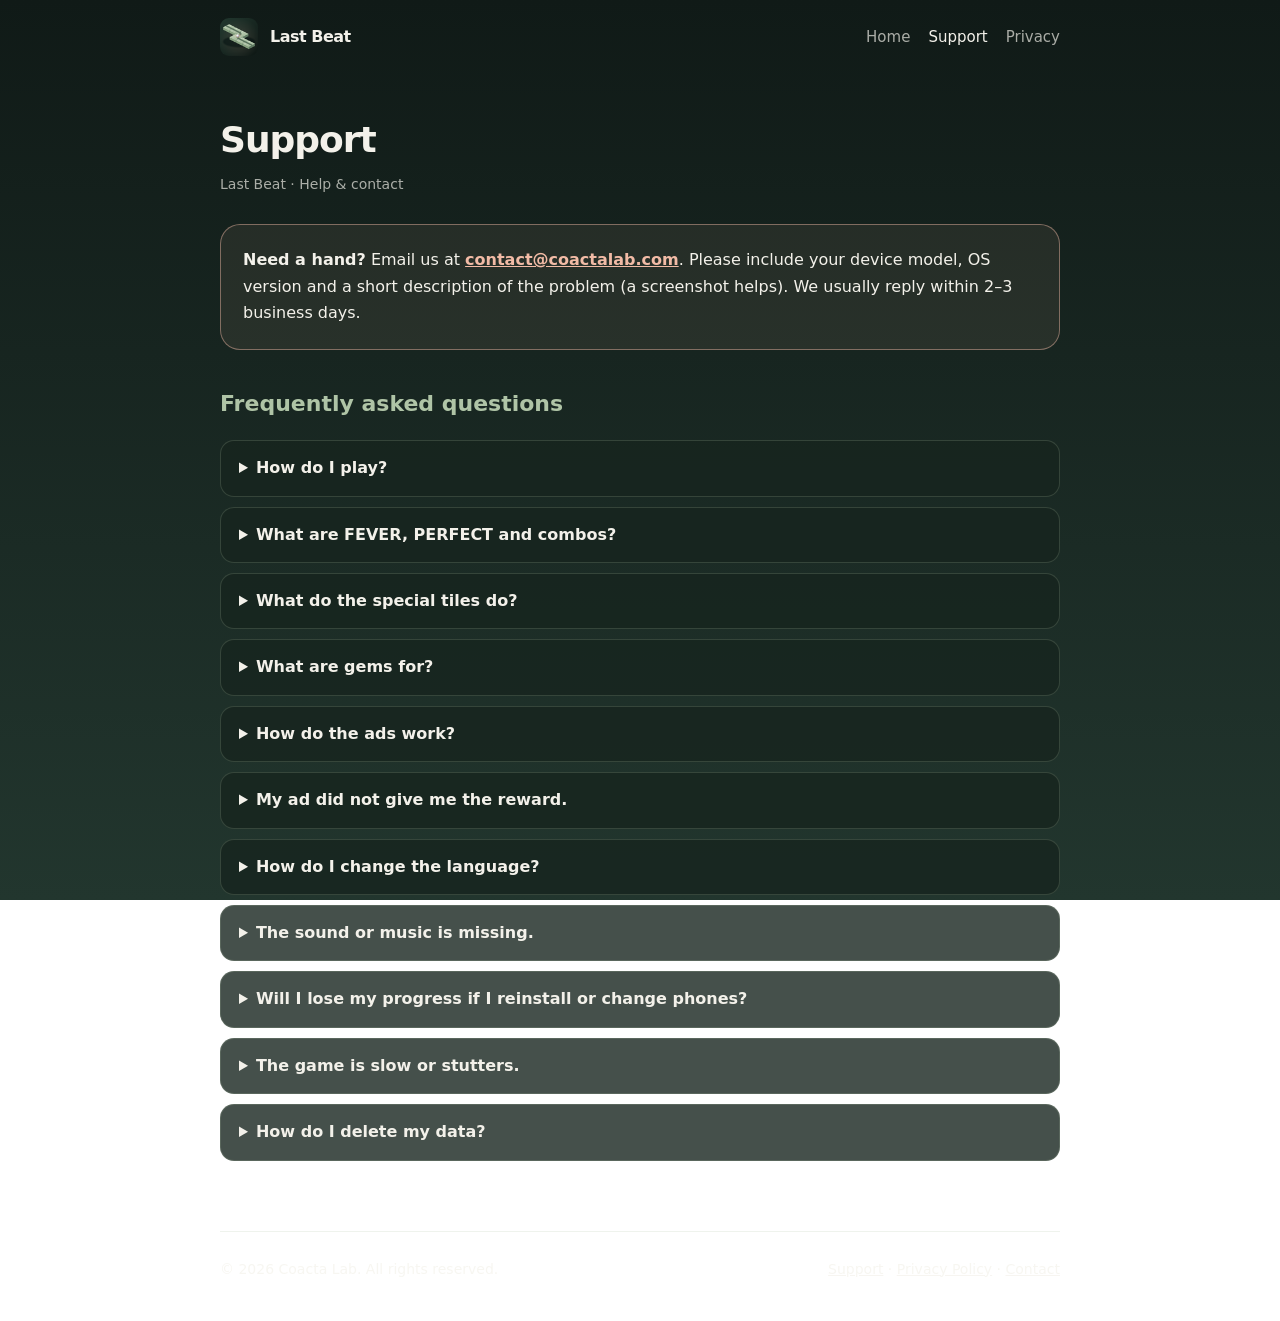
==== support.html @ d1324409 "Initial commit" ====
<!doctype html>
<html lang="en">
<head>
<meta charset="utf-8">
<meta name="viewport" content="width=device-width, initial-scale=1">
<title>Last Beat Support</title>
<meta name="description" content="Help, FAQ and contact for the Last Beat game.">
<meta name="theme-color" content="#101a17">
<meta property="og:title" content="Last Beat Support">
<meta property="og:description" content="Help, FAQ and contact for the Last Beat game.">
<meta property="og:image" content="https://kadirkran.github.io/lastbeatsite/assets/icon-512.png">
<link rel="icon" href="assets/favicon.png">
<link rel="apple-touch-icon" href="assets/apple-touch-icon.png">
<link rel="stylesheet" href="style.css">
</head>
<body>
<div class="wrap">
<header class="site">
  <a class="brand" href="index.html"><img src="assets/favicon.png" alt="">Last Beat</a>
  <nav><a href="index.html">Home</a><a href="support.html" aria-current="page">Support</a><a href="privacy.html">Privacy</a></nav>
</header>

<main class="doc">
  <h1>Support</h1>
  <div class="meta">Last Beat &middot; Help &amp; contact</div>

  <div class="contact">
    <strong>Need a hand?</strong> Email us at
    <a href="mailto:contact@coactalab.com?subject=Last Beat%20support">contact@coactalab.com</a>.
    Please include your device model, OS version and a short description of the problem
    (a screenshot helps). We usually reply within 2&ndash;3 business days.
  </div>

  <h2>Frequently asked questions</h2>
  <div class="faq">
    <details><summary>How do I play?</summary>
      <p>Your ball rolls forward by itself. Tap the screen to rotate the glowing tile one step ahead (90&deg; clockwise)
      until its groove connects the path. Tap at the very last moment before the ball arrives for a PERFECT (+3 points).
      The first run includes a short guided tutorial; replay it any time with <strong>How to play</strong> in the main menu.</p></details>
    <details><summary>What are FEVER, PERFECT and combos?</summary>
      <p>Six PERFECT turns in a row start FEVER for 3 seconds: tiles align automatically and every tile is worth 4&times; points.</p></details>
    <details><summary>What do the special tiles do?</summary>
      <p><strong>Marble</strong> needs two taps (the first unlocks it). <strong>Glitch</strong> rotates the other way.
      <strong>Fragile</strong> collapses after you pass. <strong>Gate</strong> accepts exactly one tap.
      <strong>Drifter</strong> turns by itself until the last moment. <strong>Boost</strong> gives a short speed burst.</p></details>
    <details><summary>What are gems for?</summary>
      <p>Gems unlock ball skins in <strong>Balls</strong>. You earn them from runs, daily quests, your streak, the daily spin and the free gift.</p></details>
    <details><summary>How do the ads work?</summary>
      <p>Ads are optional where you get a reward: watch an ad to continue after a game over, double your gems, spin once more,
      take the free gift, or try a locked ball for one run. A short full-screen ad may also appear after every third finished game.</p></details>
    <details><summary>My ad did not give me the reward.</summary>
      <p>Make sure you watched the ad until the end and tapped the claim/close button. If it still failed, email us with the date, time and what you were trying to unlock.</p></details>
    <details><summary>How do I change the language?</summary>
      <p>Tap the globe icon at the top of the main menu. The game starts in English until you choose another language.</p></details>
    <details><summary>The sound or music is missing.</summary>
      <p>Check that sound is on (speaker icon in the main menu or pause screen) and that your device is not in silent mode.
      Music plays only in the main menu.</p></details>
    <details><summary>Will I lose my progress if I reinstall or change phones?</summary>
      <p>Progress (best score, gems, balls, quests) is stored only on your device, so it is removed when you uninstall the app and is not transferred automatically to a new device.</p></details>
    <details><summary>The game is slow or stutters.</summary>
      <p>Last Beat lowers its visual effects automatically when it detects slow frames. Closing other apps and restarting the game usually helps.
      If it persists, email us your device model.</p></details>
    <details><summary>How do I delete my data?</summary>
      <p>We do not keep an account or server-side profile for you. Uninstalling the app deletes everything stored on your device.
      See the <a href="privacy.html">Privacy Policy</a> for details on advertising data.</p></details>
  </div>
</main>

<footer class="site">
  <span>&copy; 2026 Coacta Lab. All rights reserved.</span>
  <span><a href="support.html">Support</a> &middot; <a href="privacy.html">Privacy Policy</a> &middot; <a href="mailto:contact@coactalab.com">Contact</a></span>
</footer>
</div>
</body>
</html>
---- style.css ----
:root {
  --tile: #afc4a6;
  --groove: #5a735d;
  --bg-top: #101a17;
  --bg-bottom: #22362e;
  --coral: #f2bba6;
  --sky: #b9d3e6;
  --ink: #f3f1ea;
  --ink-muted: rgba(243, 241, 234, 0.68);
  --panel: #17251f;
  --border: rgba(175, 196, 166, 0.2);
  --on-primary: #12201b;
}

* { box-sizing: border-box; }

html { scroll-behavior: smooth; }

body {
  margin: 0;
  min-height: 100vh;
  color: var(--ink);
  font-family: Roboto, system-ui, -apple-system, "Segoe UI", Helvetica, Arial, sans-serif;
  line-height: 1.65;
  background: linear-gradient(180deg, var(--bg-top), var(--bg-bottom)) fixed;
}

a { color: var(--sky); }
a:hover { color: var(--coral); }

.wrap { max-width: 880px; margin: 0 auto; padding: 0 20px; }

header.site {
  display: flex;
  align-items: center;
  justify-content: space-between;
  padding: 18px 0;
}

header.site a.brand {
  display: flex;
  align-items: center;
  gap: 12px;
  color: var(--ink);
  text-decoration: none;
  font-weight: 600;
  letter-spacing: -0.5px;
}

header.site img { width: 38px; height: 38px; border-radius: 9px; }

nav a {
  margin-left: 18px;
  color: var(--ink-muted);
  text-decoration: none;
  font-size: 15px;
}
nav a:hover, nav a[aria-current="page"] { color: var(--ink); }

.hero { text-align: center; padding: 56px 0 40px; }

.hero img.icon {
  width: 132px;
  height: 132px;
  border-radius: 30px;
  box-shadow: 0 18px 44px rgba(0, 0, 0, 0.45);
}

.hero h1 {
  font-size: clamp(40px, 8vw, 64px);
  margin: 26px 0 6px;
  letter-spacing: -1.5px;
  font-weight: 600;
}

.hero .tag {
  letter-spacing: 4px;
  font-size: 13px;
  color: var(--ink-muted);
  text-transform: uppercase;
}

.hero p.lead { max-width: 560px; margin: 22px auto 0; color: var(--ink-muted); font-size: 18px; }

.badges { display: flex; gap: 14px; justify-content: center; flex-wrap: wrap; margin-top: 34px; }

.badge {
  display: inline-block;
  padding: 13px 24px;
  border-radius: 14px;
  background: var(--tile);
  color: var(--on-primary);
  font-weight: 700;
  letter-spacing: 1px;
  text-decoration: none;
  box-shadow: 0 4px 0 var(--groove), 0 12px 24px rgba(0, 0, 0, 0.28);
}
.badge.soon { background: transparent; color: var(--ink-muted); box-shadow: none; border: 1px solid var(--border); }

.grid { display: grid; grid-template-columns: repeat(auto-fit, minmax(240px, 1fr)); gap: 16px; margin: 36px 0 56px; }

.card {
  background: rgba(23, 37, 31, 0.8);
  border: 1px solid var(--border);
  border-radius: 20px;
  padding: 22px;
}
.card h3 { margin: 0 0 6px; font-size: 17px; color: var(--coral); letter-spacing: 0.5px; }
.card p { margin: 0; color: var(--ink-muted); font-size: 15px; }

main.doc { padding: 24px 0 60px; }
main.doc h1 { font-size: 36px; letter-spacing: -1px; margin: 12px 0 4px; font-weight: 600; }
main.doc .meta { color: var(--ink-muted); font-size: 14px; margin-bottom: 28px; }
main.doc h2 { margin-top: 36px; font-size: 22px; color: var(--tile); font-weight: 600; }
main.doc p, main.doc li { color: var(--ink-muted); }
main.doc li { margin: 6px 0; }
main.doc strong { color: var(--ink); }

.faq details {
  background: rgba(23, 37, 31, 0.8);
  border: 1px solid var(--border);
  border-radius: 14px;
  padding: 14px 18px;
  margin: 10px 0;
}
.faq summary { cursor: pointer; color: var(--ink); font-weight: 600; }
.faq details p { margin: 10px 0 2px; }

.contact {
  margin-top: 28px;
  padding: 22px;
  border-radius: 20px;
  border: 1px solid rgba(242, 187, 166, 0.45);
  background: rgba(242, 187, 166, 0.08);
}
.contact a { color: var(--coral); font-weight: 600; }

footer.site {
  border-top: 1px solid var(--border);
  padding: 26px 0 40px;
  color: var(--ink-muted);
  font-size: 14px;
  display: flex;
  flex-wrap: wrap;
  gap: 8px 22px;
  justify-content: space-between;
}
footer.site a { color: var(--ink-muted); }
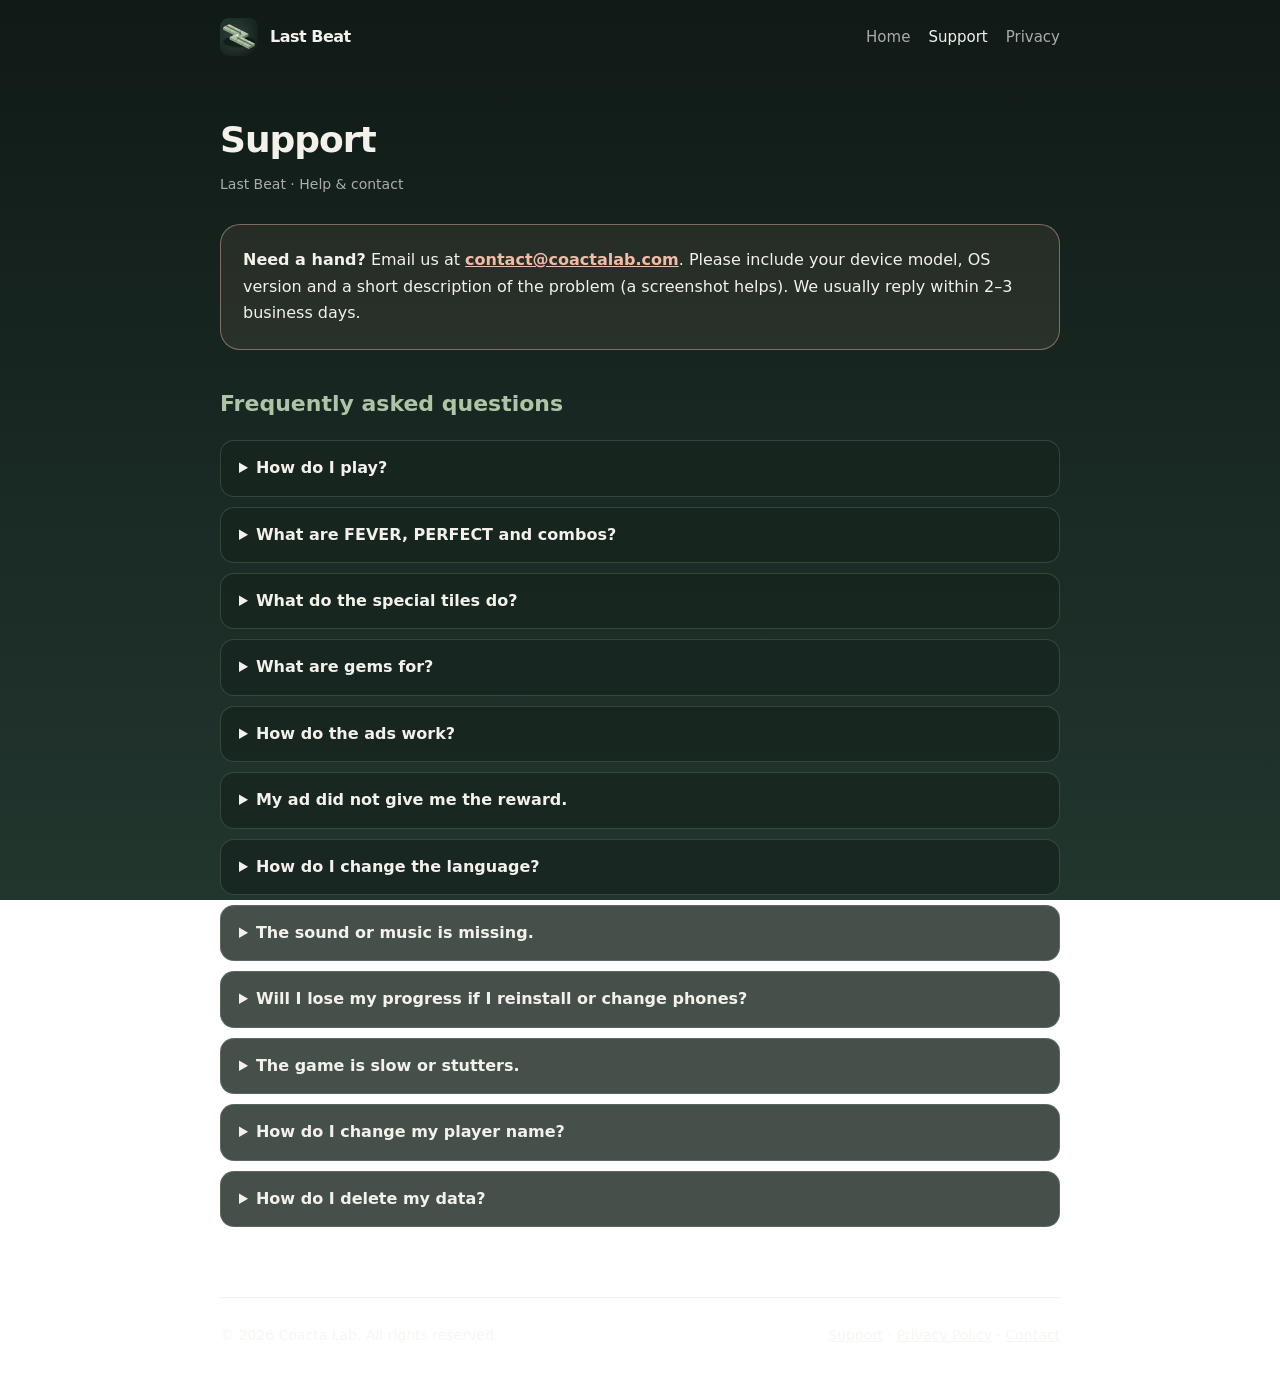
==== commit 56bfca4b: "Privacy policy: online leaderboard data" ====
--- a/support.html
+++ b/support.html
@@ -60,9 +60,11 @@
     <details><summary>The game is slow or stutters.</summary>
       <p>Last Beat lowers its visual effects automatically when it detects slow frames. Closing other apps and restarting the game usually helps.
       If it persists, email us your device model.</p></details>
+    <details><summary>How do I change my player name?</summary>
+      <p>Open the trophy icon at the top of the main menu, tap your name and choose a new one (3&ndash;16 letters or numbers). Names are shown on the public leaderboard, so avoid personal information.</p></details>
     <details><summary>How do I delete my data?</summary>
-      <p>We do not keep an account or server-side profile for you. Uninstalling the app deletes everything stored on your device.
-      See the <a href="privacy.html">Privacy Policy</a> for details on advertising data.</p></details>
+      <p>Uninstalling the app deletes everything stored on your device. To remove your leaderboard entry, email us your player name and we will delete it.
+      See the <a href="privacy.html">Privacy Policy</a> for details.</p></details>
   </div>
 </main>
 
